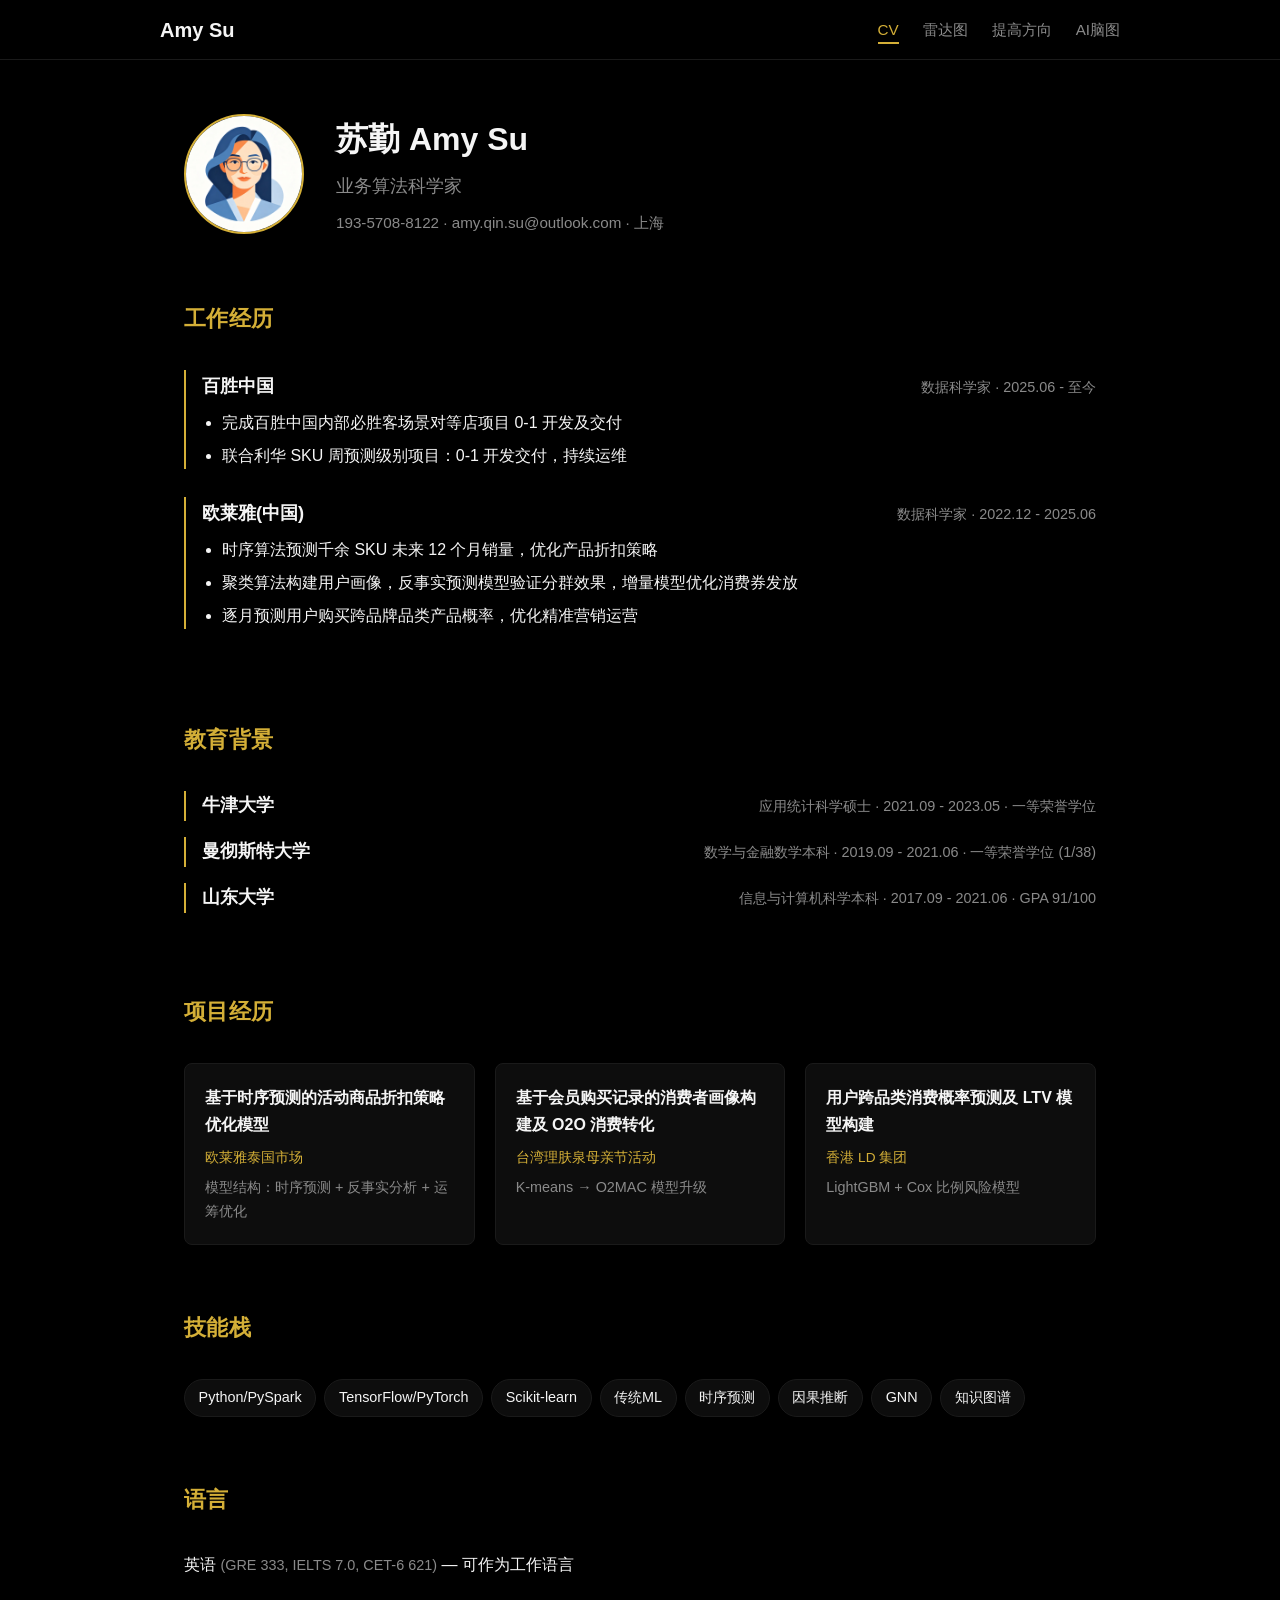
==== index.html @ 65a12687 "fix: switch writeFile to Git Data API (blob->tree->commit->ref), no SHA needed" ====
<!-- Generated by Trae Work -->
<!DOCTYPE html>
<html lang="zh-CN">
<head>
  <meta charset="UTF-8">
  <meta name="viewport" content="width=device-width, initial-scale=1.0">
  <title>Amy Su - 业务算法科学家</title>
  <link rel="stylesheet" href="./_shared/css/common.css">
  <link rel="stylesheet" href="./_shared/css/cv.css">
</head>
<body>
  <!-- Navigation -->
  <nav class="navbar">
    <div class="navbar-inner">
      <a href="index.html" class="navbar-logo">Amy Su</a>
      <input type="checkbox" id="navbar-toggle" class="navbar-toggle">
      <label for="navbar-toggle" class="navbar-toggle-label"><span></span></label>
      <ul class="navbar-links">
        <li><a href="index.html" class="active">CV</a></li>
        <li><a href="radar.html">雷达图</a></li>
        <li><a href="growth.html">提高方向</a></li>
        <li><a href="mindmap.html">AI脑图</a></li>
      </ul>
    </div>
  </nav>

  <main style="padding-top: 80px;">
    <!-- Hero -->
    <section class="hero">
      <img src="./assets/profile-photo.jpg" alt="Amy Su" class="hero-avatar">
      <div class="hero-info">
        <h1>苏勤 Amy Su</h1>
        <p class="hero-title">业务算法科学家</p>
        <p class="hero-contact">193-5708-8122 · amy.qin.su@outlook.com · 上海</p>
      </div>
    </section>

    <!-- 工作经历 -->
    <section>
      <h2>工作经历</h2>

      <div class="experience-item">
        <div class="experience-header">
          <h3>百胜中国</h3>
          <span class="experience-meta">数据科学家 · 2025.06 - 至今</span>
        </div>
        <ul>
          <li>完成百胜中国内部必胜客场景对等店项目 0-1 开发及交付</li>
          <li>联合利华 SKU 周预测级别项目：0-1 开发交付，持续运维</li>
        </ul>
      </div>

      <div class="experience-item">
        <div class="experience-header">
          <h3>欧莱雅(中国)</h3>
          <span class="experience-meta">数据科学家 · 2022.12 - 2025.06</span>
        </div>
        <ul>
          <li>时序算法预测千余 SKU 未来 12 个月销量，优化产品折扣策略</li>
          <li>聚类算法构建用户画像，反事实预测模型验证分群效果，增量模型优化消费券发放</li>
          <li>逐月预测用户购买跨品牌品类产品概率，优化精准营销运营</li>
        </ul>
      </div>
    </section>

    <!-- 教育背景 -->
    <section>
      <h2>教育背景</h2>

      <div class="education-item">
        <div class="education-header">
          <h3>牛津大学</h3>
          <span class="education-meta">应用统计科学硕士 · 2021.09 - 2023.05 · 一等荣誉学位</span>
        </div>
      </div>

      <div class="education-item">
        <div class="education-header">
          <h3>曼彻斯特大学</h3>
          <span class="education-meta">数学与金融数学本科 · 2019.09 - 2021.06 · 一等荣誉学位 (1/38)</span>
        </div>
      </div>

      <div class="education-item">
        <div class="education-header">
          <h3>山东大学</h3>
          <span class="education-meta">信息与计算机科学本科 · 2017.09 - 2021.06 · GPA 91/100</span>
        </div>
      </div>
    </section>

    <!-- 项目经历 -->
    <section>
      <h2>项目经历</h2>

      <div class="project-cards">
        <div class="project-card">
          <h3>基于时序预测的活动商品折扣策略优化模型</h3>
          <p class="project-context">欧莱雅泰国市场</p>
          <p class="project-desc">模型结构：时序预测 + 反事实分析 + 运筹优化</p>
        </div>

        <div class="project-card">
          <h3>基于会员购买记录的消费者画像构建及 O2O 消费转化</h3>
          <p class="project-context">台湾理肤泉母亲节活动</p>
          <p class="project-desc">K-means → O2MAC 模型升级</p>
        </div>

        <div class="project-card">
          <h3>用户跨品类消费概率预测及 LTV 模型构建</h3>
          <p class="project-context">香港 LD 集团</p>
          <p class="project-desc">LightGBM + Cox 比例风险模型</p>
        </div>
      </div>
    </section>

    <!-- 技能栈 -->
    <section>
      <h2>技能栈</h2>
      <div class="skill-tags">
        <span class="skill-tag">Python/PySpark</span>
        <span class="skill-tag">TensorFlow/PyTorch</span>
        <span class="skill-tag">Scikit-learn</span>
        <span class="skill-tag">传统ML</span>
        <span class="skill-tag">时序预测</span>
        <span class="skill-tag">因果推断</span>
        <span class="skill-tag">GNN</span>
        <span class="skill-tag">知识图谱</span>
      </div>
    </section>

    <!-- 语言 -->
    <section>
      <h2>语言</h2>
      <p class="language-text">英语 <span class="language-detail">(GRE 333, IELTS 7.0, CET-6 621)</span> — 可作为工作语言</p>
    </section>
  </main>

  <script src="./_shared/js/common.js?v=5"></script>
</body>
</html>
---- _shared/css/common.css ----
/* ============================================================
   common.css — Online CV 公共样式
   ============================================================ */

/* ---------- CSS Variables ---------- */
:root {
  --bg: #000000;
  --bg2: #0D0D0D;
  --ink: #F5F5F5;
  --muted: #8A8A8A;
  --rule: #1A1A1A;
  --accent: #D4AF37;
  --accent2: #C9A84C;
  --font-cn: 'PingFang SC', 'Microsoft YaHei', sans-serif;
  --font-en: 'Outfit', sans-serif;
  --font-mono: 'Geist Mono', monospace;
}

/* ---------- @font-face ---------- */
@font-face {
  font-family: 'Outfit';
  src: url('./fonts/Outfit-Regular.ttf') format('truetype');
  font-weight: 400;
  font-style: normal;
  font-display: swap;
}

@font-face {
  font-family: 'Outfit';
  src: url('./fonts/Outfit-Bold.ttf') format('truetype');
  font-weight: 700;
  font-style: normal;
  font-display: swap;
}

@font-face {
  font-family: 'Geist Mono';
  src: url('./fonts/GeistMono-Regular.ttf') format('truetype');
  font-weight: 400;
  font-style: normal;
  font-display: swap;
}

@font-face {
  font-family: 'Geist Mono';
  src: url('./fonts/GeistMono-Bold.ttf') format('truetype');
  font-weight: 700;
  font-style: normal;
  font-display: swap;
}

/* ---------- Global Reset ---------- */
*,
*::before,
*::after {
  box-sizing: border-box;
  margin: 0;
  padding: 0;
}

/* ---------- Body ---------- */
body {
  font-family: var(--font-cn), var(--font-en);
  color: var(--ink);
  background: var(--bg);
  line-height: 1.7;
  font-size: 16px;
}

/* ---------- Navigation Bar ---------- */
.navbar {
  position: fixed;
  top: 0;
  left: 0;
  right: 0;
  height: 60px;
  background: #000000;
  border-bottom: 1px solid #1A1A1A;
  z-index: 1000;
  display: flex;
  align-items: center;
  padding: 0 1.5rem;
}

.navbar-inner {
  display: flex;
  align-items: center;
  justify-content: space-between;
  width: 100%;
  max-width: 960px;
  margin: 0 auto;
}

.navbar-logo {
  font-family: var(--font-en);
  font-weight: 700;
  font-size: 1.25rem;
  color: var(--ink);
  text-decoration: none;
  flex-shrink: 0;
}

.navbar-links {
  display: flex;
  align-items: center;
  gap: 1.5rem;
  list-style: none;
}

.navbar-links a {
  text-decoration: none;
  color: var(--muted);
  font-size: 0.95rem;
  font-weight: 500;
  padding: 0.25rem 0;
  border-bottom: 2px solid transparent;
  transition: color 0.2s ease, border-color 0.2s ease;
}

.navbar-links a:hover {
  color: var(--accent);
}

.navbar-links a.active {
  color: var(--accent);
  border-bottom: 2px solid var(--accent);
}

/* ---------- Hamburger Checkbox Hack (Mobile) ---------- */
.navbar-toggle {
  display: none;
}

.navbar-toggle-label {
  display: none;
  cursor: pointer;
  flex-direction: column;
  justify-content: center;
  align-items: center;
  width: 30px;
  height: 30px;
  gap: 5px;
  flex-shrink: 0;
}

.navbar-toggle-label span,
.navbar-toggle-label span::before,
.navbar-toggle-label span::after {
  display: block;
  width: 22px;
  height: 2px;
  background: var(--ink);
  border-radius: 1px;
  transition: transform 0.3s ease, opacity 0.3s ease;
  position: relative;
}

.navbar-toggle-label span::before,
.navbar-toggle-label span::after {
  content: '';
  position: absolute;
  left: 0;
}

.navbar-toggle-label span::before {
  top: -7px;
}

.navbar-toggle-label span::after {
  top: 7px;
}

/* ---------- Mobile Responsive (<= 768px) ---------- */
@media (max-width: 768px) {
  .navbar-toggle-label {
    display: flex;
  }

  .navbar-links {
    position: absolute;
    top: 60px;
    left: 0;
    right: 0;
    flex-direction: column;
    background: var(--bg);
    border-bottom: 1px solid var(--rule);
    padding: 0.75rem 1.5rem;
    gap: 0.5rem;
    max-height: 0;
    overflow: hidden;
    transition: max-height 0.35s ease, padding 0.35s ease;
    padding-top: 0;
    padding-bottom: 0;
  }

  .navbar-toggle:checked ~ .navbar-links {
    max-height: 300px;
    padding: 0.75rem 1.5rem;
  }

  /* Hamburger animation when open */
  .navbar-toggle:checked ~ .navbar-toggle-label span {
    background: transparent;
  }

  .navbar-toggle:checked ~ .navbar-toggle-label span::before {
    top: 0;
    transform: rotate(45deg);
  }

  .navbar-toggle:checked ~ .navbar-toggle-label span::after {
    top: 0;
    transform: rotate(-45deg);
  }
}

/* ---------- Main Area ---------- */
main {
  padding-top: 60px;
}

/* ---------- Section ---------- */
section {
  max-width: 960px;
  margin: 0 auto;
  padding: 2rem 1.5rem;
}

/* ---------- Heading ---------- */
h2 {
  font-size: 1.4rem;
  font-weight: 700;
  letter-spacing: 0.02em;
  margin-bottom: 2rem;
  color: var(--accent);
}

/* ---------- Print ---------- */
@media print {
  .navbar {
    display: none;
  }

  body {
    background: #ffffff;
  }

  main {
    padding-top: 0;
  }
}
---- _shared/css/cv.css ----
/* ============================================================
   cv.css — CV 页专属样式
   ============================================================ */

/* ---------- Hero ---------- */
.hero {
  display: flex;
  align-items: center;
  gap: 2rem;
}

.hero-avatar {
  width: 120px;
  height: 120px;
  border-radius: 50%;
  object-fit: cover;
  flex-shrink: 0;
  border: 2px solid var(--accent);
}

.hero-info h1 {
  font-size: 2rem;
  font-weight: 700;
  margin-bottom: 0.25rem;
  color: var(--ink);
}

.hero-title {
  font-size: 1.15rem;
  color: var(--muted);
  margin-bottom: 0.5rem;
}

.hero-contact {
  font-size: 0.95rem;
  color: var(--muted);
}

/* ---------- Experience ---------- */
.experience-item {
  margin-bottom: 1.75rem;
  padding-left: 1rem;
  border-left: 2px solid var(--accent);
}

.experience-header {
  display: flex;
  justify-content: space-between;
  align-items: baseline;
  flex-wrap: wrap;
  gap: 0.25rem;
  margin-bottom: 0.5rem;
}

.experience-header h3 {
  font-size: 1.15rem;
  font-weight: 700;
  color: var(--ink);
}

.experience-meta {
  font-size: 0.9rem;
  color: var(--muted);
  white-space: nowrap;
}

.experience-item ul {
  list-style: disc;
  padding-left: 1.25rem;
  color: var(--ink);
}

.experience-item li {
  margin-bottom: 0.35rem;
  line-height: 1.7;
}

/* ---------- Education ---------- */
.education-item {
  margin-bottom: 1rem;
  padding-left: 1rem;
  border-left: 2px solid var(--accent);
}

.education-header {
  display: flex;
  justify-content: space-between;
  align-items: baseline;
  flex-wrap: wrap;
  gap: 0.25rem;
}

.education-header h3 {
  font-size: 1.1rem;
  font-weight: 700;
  color: var(--ink);
}

.education-meta {
  font-size: 0.9rem;
  color: var(--muted);
}

/* ---------- Project Cards ---------- */
.project-cards {
  display: grid;
  grid-template-columns: repeat(auto-fit, minmax(280px, 1fr));
  gap: 1.25rem;
}

.project-card {
  background: var(--bg2);
  border: 1px solid var(--rule);
  border-radius: 8px;
  padding: 1.25rem;
  transition: border-color 0.2s ease, box-shadow 0.2s ease;
}

.project-card:hover {
  border-color: var(--accent);
  box-shadow: 0 0 20px rgba(212, 175, 55, 0.15);
}

.project-card h3 {
  font-size: 1rem;
  font-weight: 700;
  color: var(--ink);
  margin-bottom: 0.5rem;
}

.project-context {
  font-size: 0.85rem;
  color: var(--accent);
  font-weight: 500;
  margin-bottom: 0.35rem;
}

.project-desc {
  font-size: 0.9rem;
  color: var(--muted);
}

/* ---------- Skill Tags ---------- */
.skill-tags {
  display: flex;
  flex-wrap: wrap;
  gap: 0.5rem;
}

.skill-tag {
  display: inline-block;
  background: var(--bg2);
  border: 1px solid var(--rule);
  border-radius: 999px;
  padding: 0.35rem 0.85rem;
  font-size: 0.9rem;
  color: var(--ink);
  transition: background 0.2s ease, border-color 0.2s ease, color 0.2s ease;
}

.skill-tag:hover {
  background: rgba(212, 175, 55, 0.08);
  border-color: var(--accent);
  color: var(--accent);
}

/* ---------- Language ---------- */
.language-text {
  font-size: 1rem;
  color: var(--ink);
}

.language-detail {
  color: var(--muted);
  font-size: 0.9rem;
}

/* ---------- Responsive ---------- */
@media (max-width: 768px) {
  .hero {
    flex-direction: column;
    text-align: center;
  }

  .experience-header,
  .education-header {
    flex-direction: column;
    gap: 0.15rem;
  }

  .project-cards {
    grid-template-columns: 1fr;
  }
}
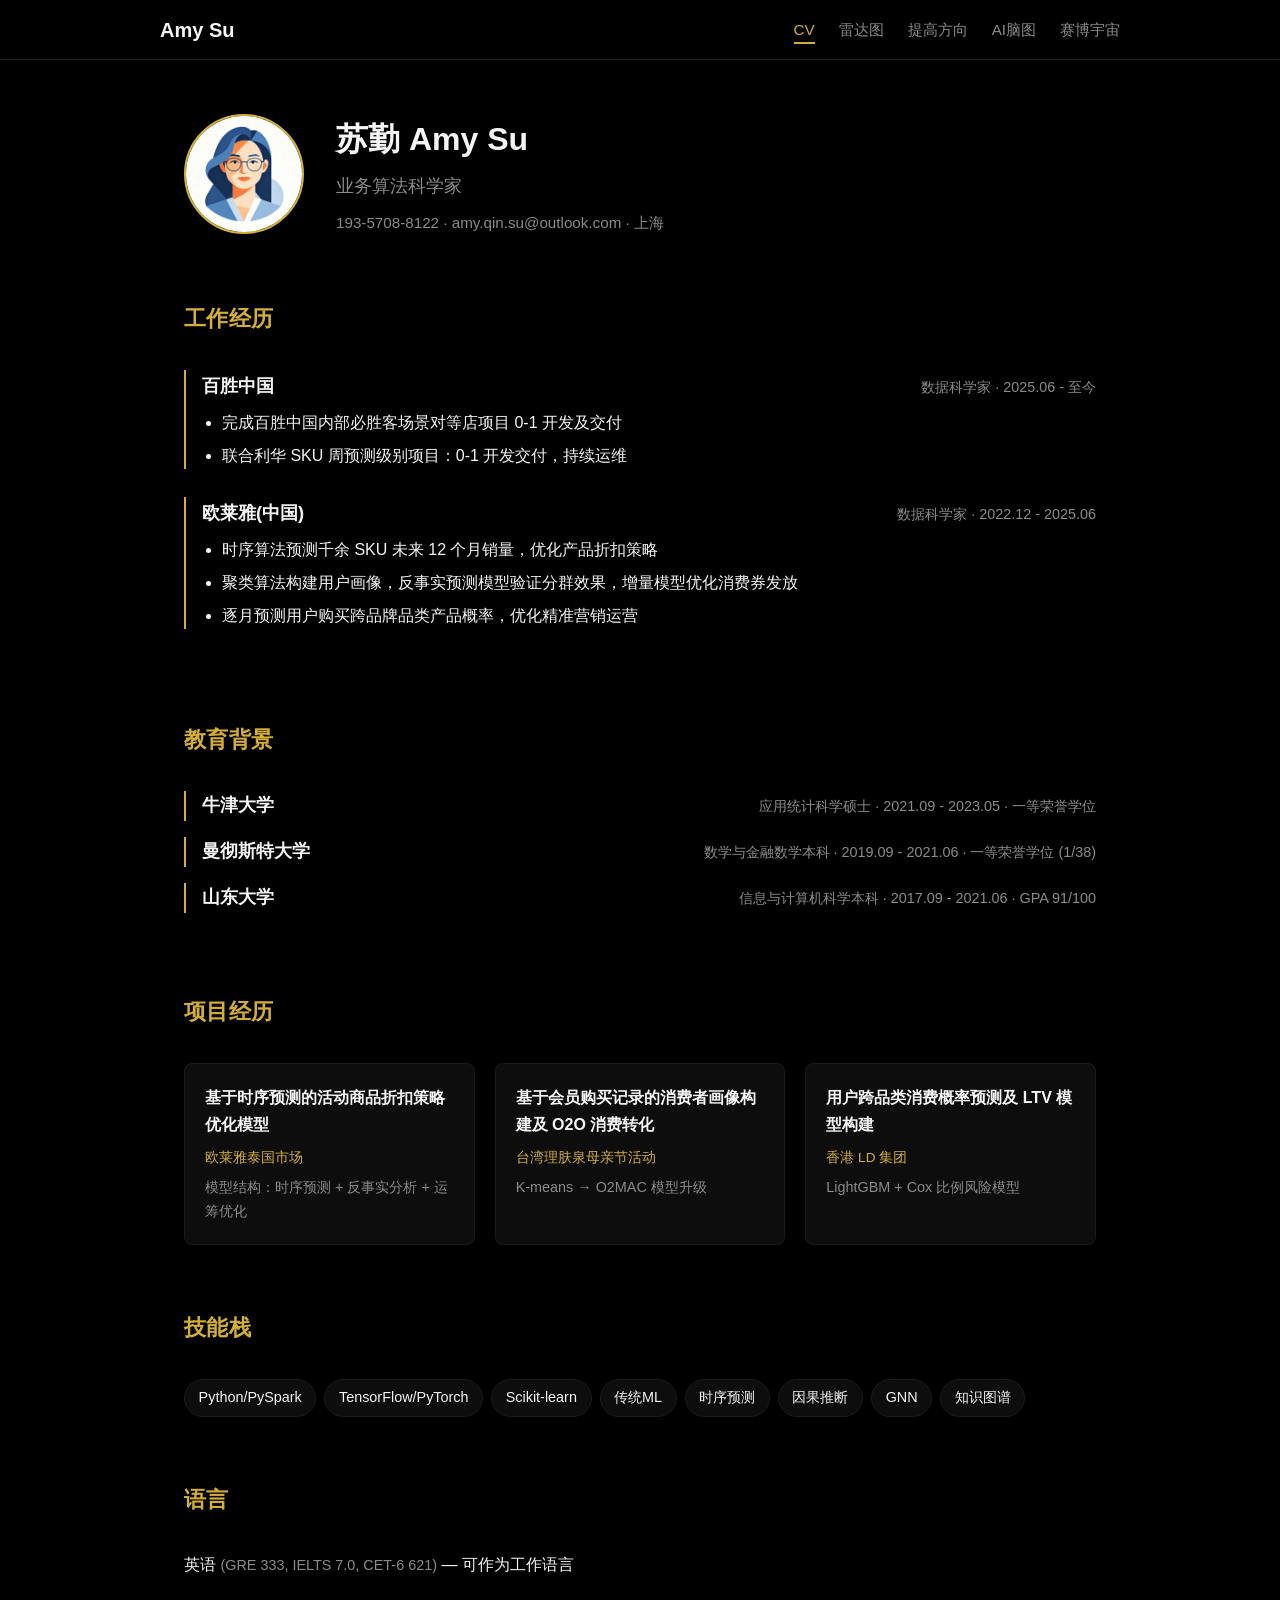
==== commit 3c028e18: "feat: add cyber universe - 3D isometric cityscape with NPC roles" ====
--- a/index.html
+++ b/index.html
@@ -19,7 +19,8 @@
         <li><a href="index.html" class="active">CV</a></li>
         <li><a href="radar.html">雷达图</a></li>
         <li><a href="growth.html">提高方向</a></li>
-        <li><a href="mindmap.html">AI脑图</a></li>
+        <li><a href="ai-mindmap.html">AI脑图</a></li>
+        <li><a href="cyber-universe.html">赛博宇宙</a></li>
       </ul>
     </div>
   </nav>
@@ -136,6 +137,6 @@
     </section>
   </main>
 
-  <script src="./_shared/js/common.js?v=5"></script>
+  <script src="./_shared/js/common.js?v=8"></script>
 </body>
 </html>
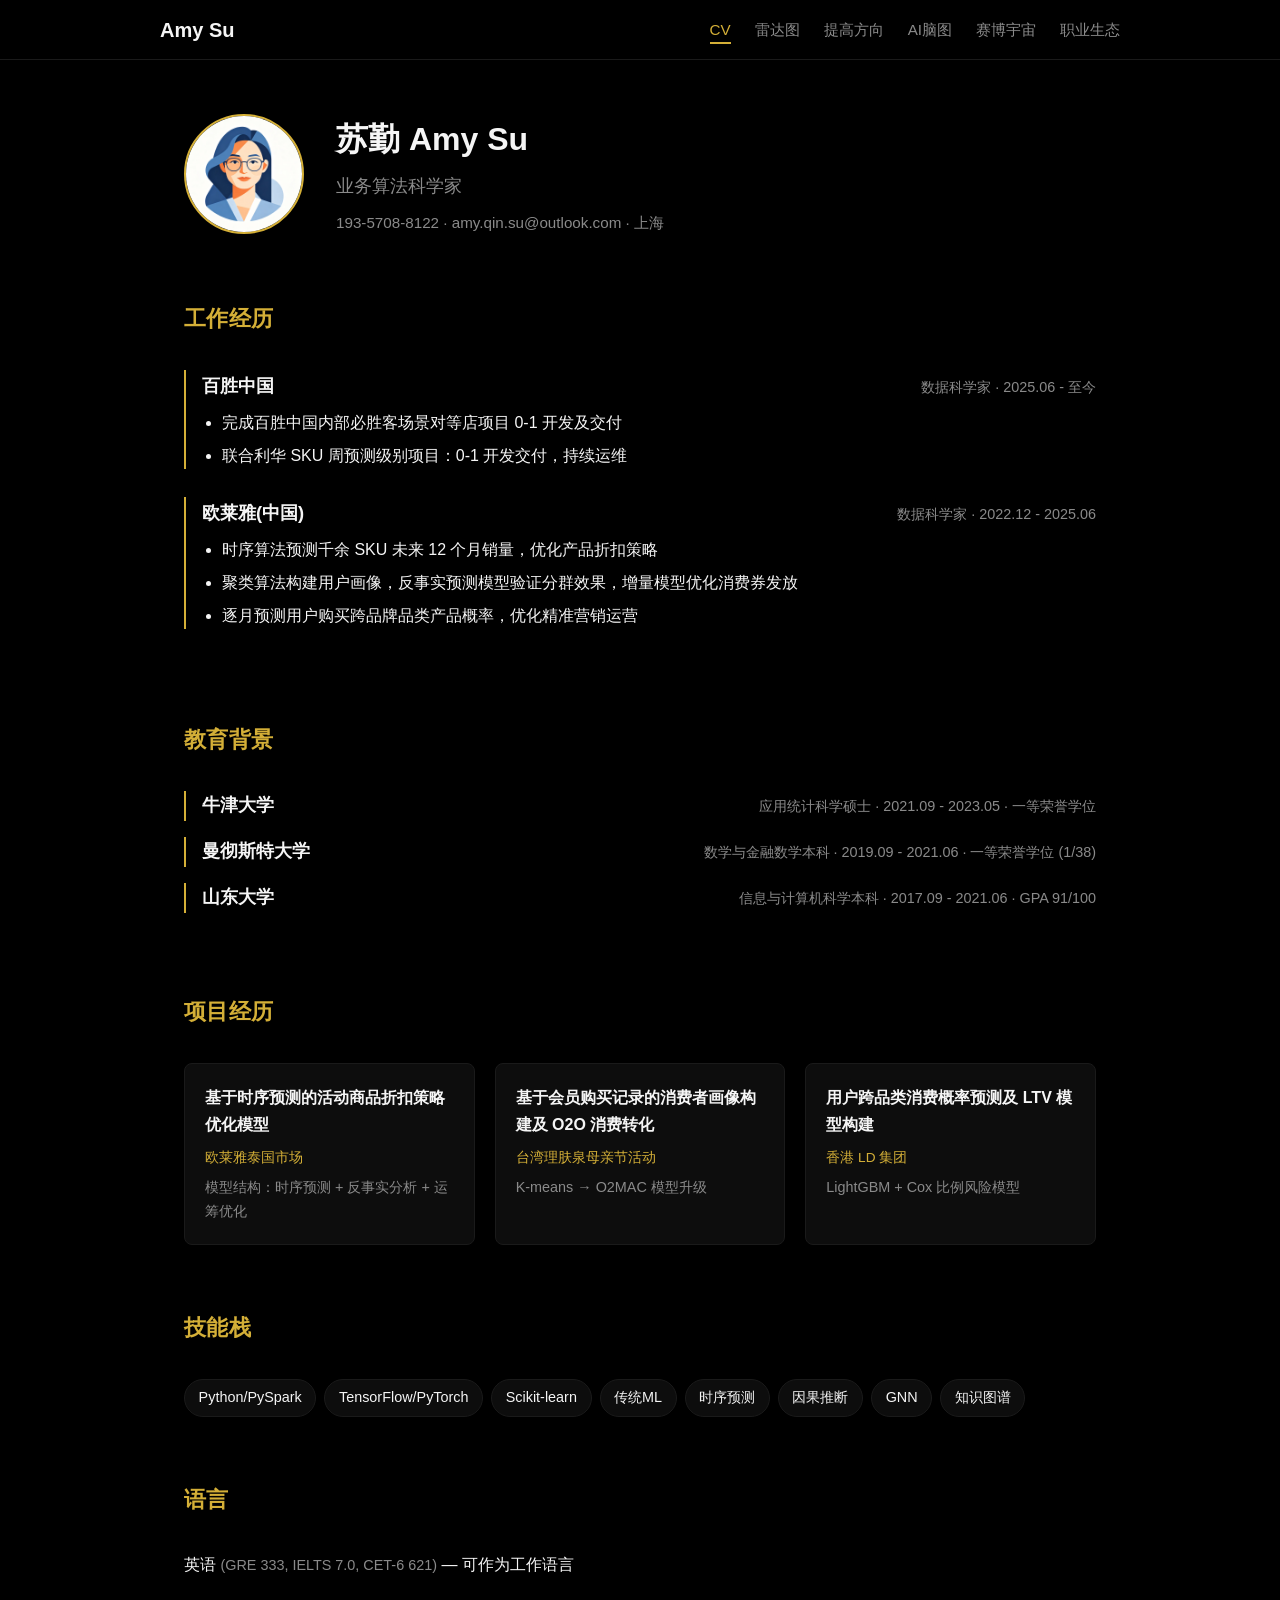
==== commit 13a7e8b1: "feat: add career ecosystem mindmap page with 6 clusters and configurable data path" ====
--- a/index.html
+++ b/index.html
@@ -21,6 +21,7 @@
         <li><a href="growth.html">提高方向</a></li>
         <li><a href="ai-mindmap.html">AI脑图</a></li>
         <li><a href="cyber-universe.html">赛博宇宙</a></li>
+        <li><a href="career-ecosystem.html">职业生态</a></li>
       </ul>
     </div>
   </nav>
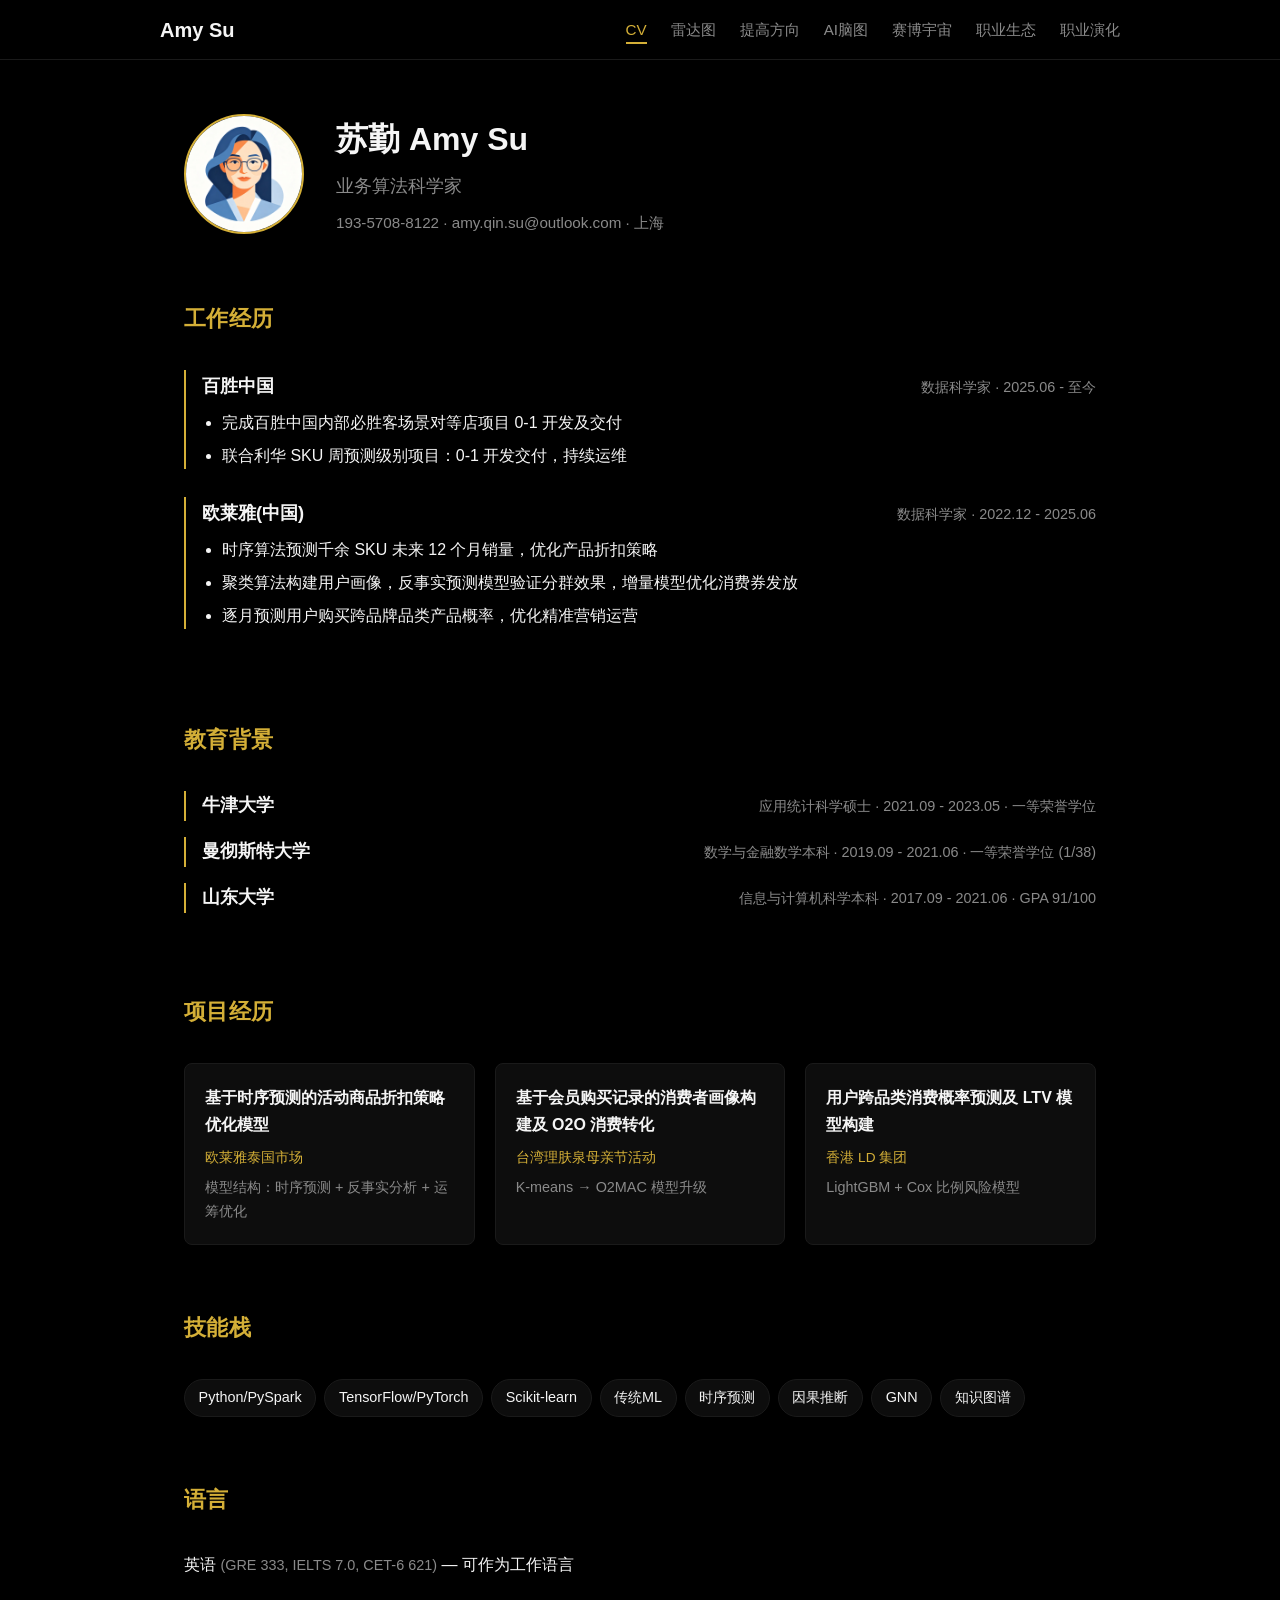
==== commit bb522a25: "feat: add career evolution narrative page replacing mindmap with structured storytelling" ====
--- a/index.html
+++ b/index.html
@@ -22,6 +22,7 @@
         <li><a href="ai-mindmap.html">AI脑图</a></li>
         <li><a href="cyber-universe.html">赛博宇宙</a></li>
         <li><a href="career-ecosystem.html">职业生态</a></li>
+        <li><a href="career-evolution.html">职业演化</a></li>
       </ul>
     </div>
   </nav>
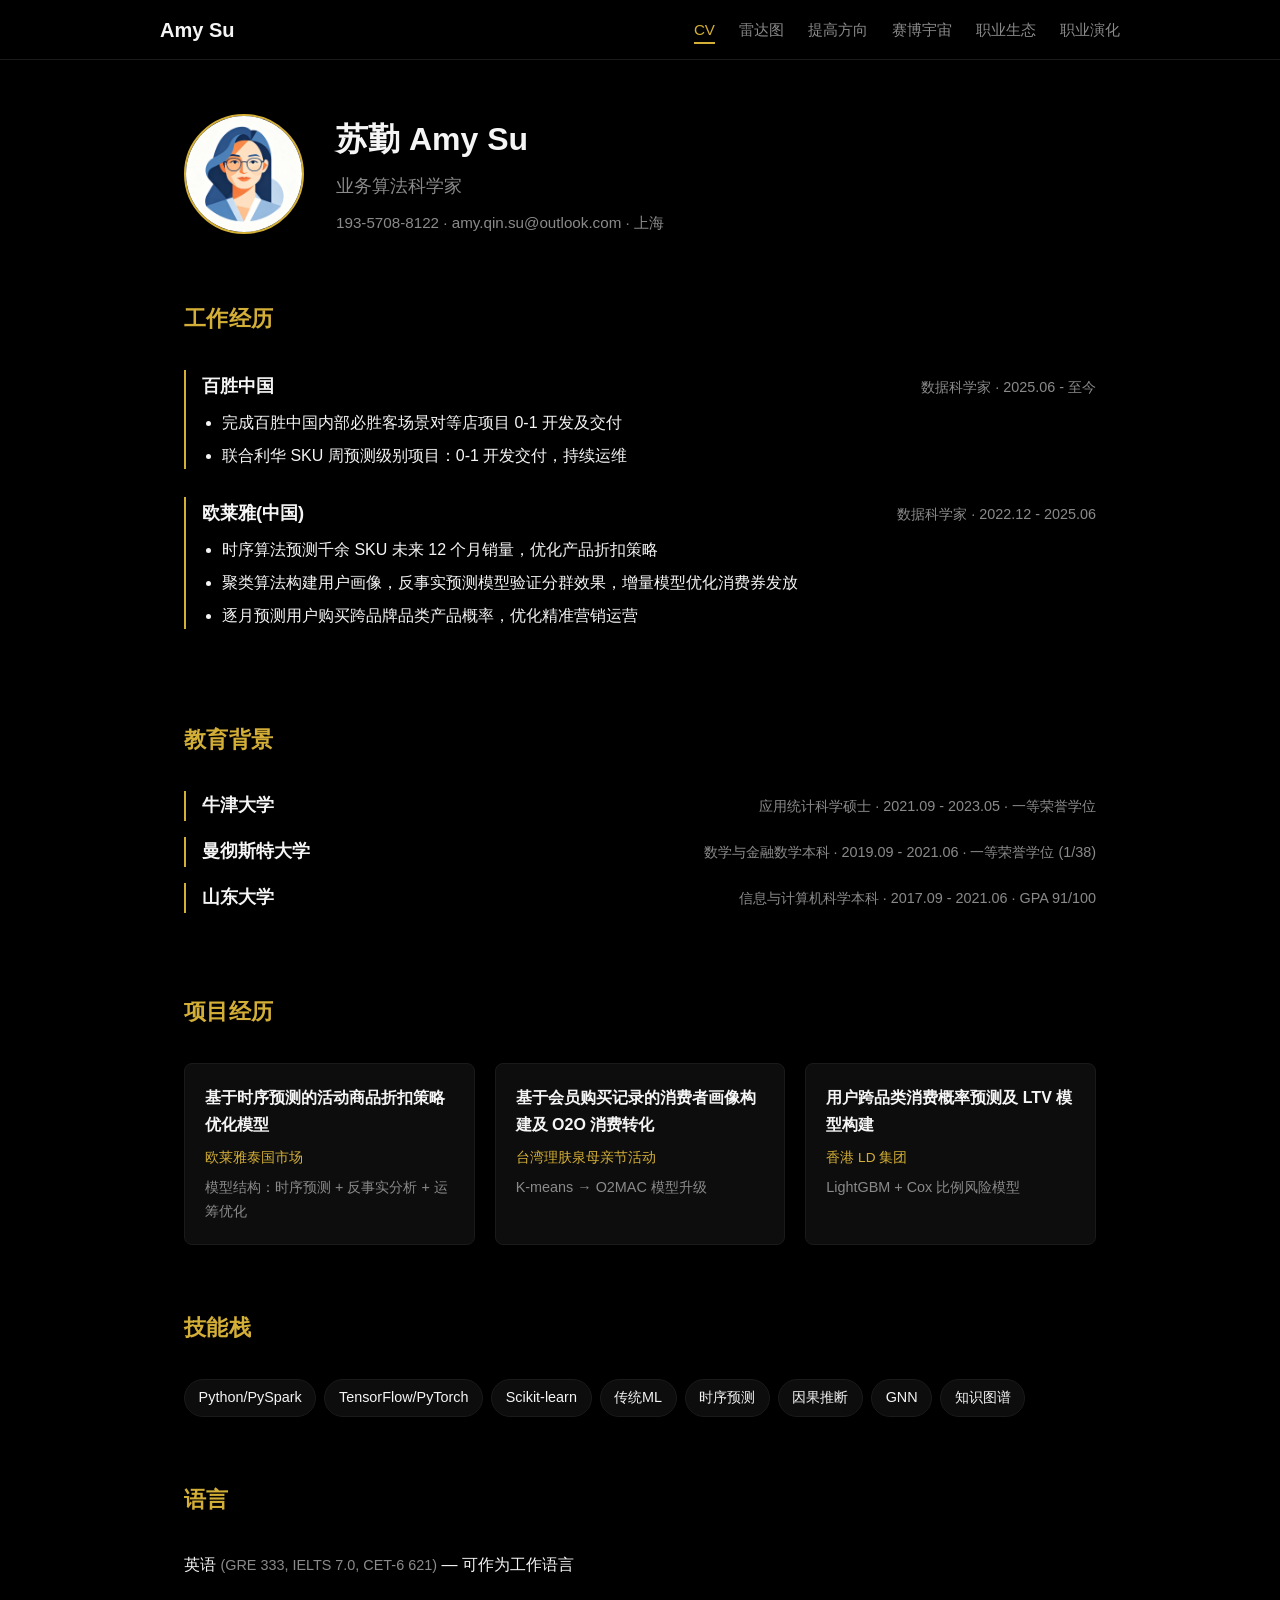
==== commit ee8e9a1f: "feat: add risk analysis + industry observation sections; remove ai-mindmap page" ====
--- a/index.html
+++ b/index.html
@@ -19,7 +19,6 @@
         <li><a href="index.html" class="active">CV</a></li>
         <li><a href="radar.html">雷达图</a></li>
         <li><a href="growth.html">提高方向</a></li>
-        <li><a href="ai-mindmap.html">AI脑图</a></li>
         <li><a href="cyber-universe.html">赛博宇宙</a></li>
         <li><a href="career-ecosystem.html">职业生态</a></li>
         <li><a href="career-evolution.html">职业演化</a></li>
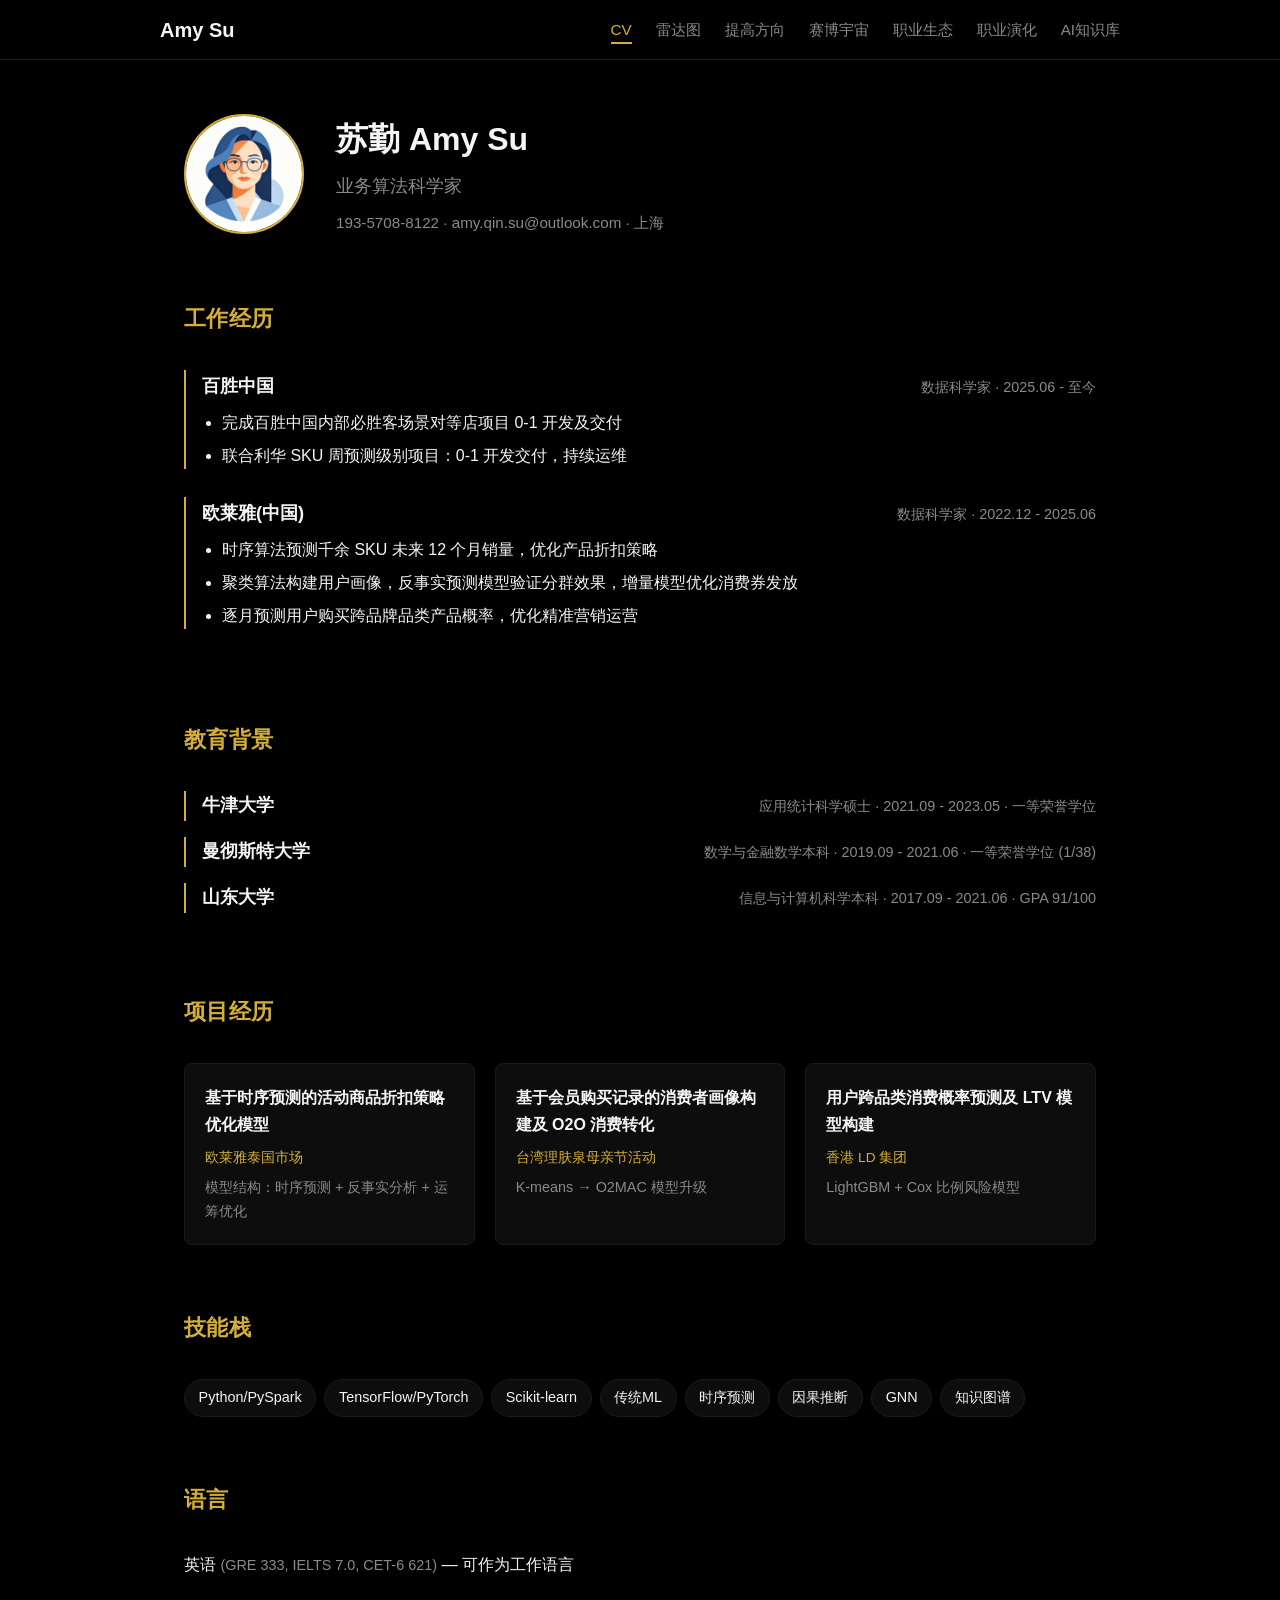
==== commit ba3fdc2a: "feat: 新增AI知识库页面（螺旋阶梯+文章收藏），全站导航更新" ====
--- a/index.html
+++ b/index.html
@@ -22,6 +22,7 @@
         <li><a href="cyber-universe.html">赛博宇宙</a></li>
         <li><a href="career-ecosystem.html">职业生态</a></li>
         <li><a href="career-evolution.html">职业演化</a></li>
+        <li><a href="ai-knowledge.html">AI知识库</a></li>
       </ul>
     </div>
   </nav>
